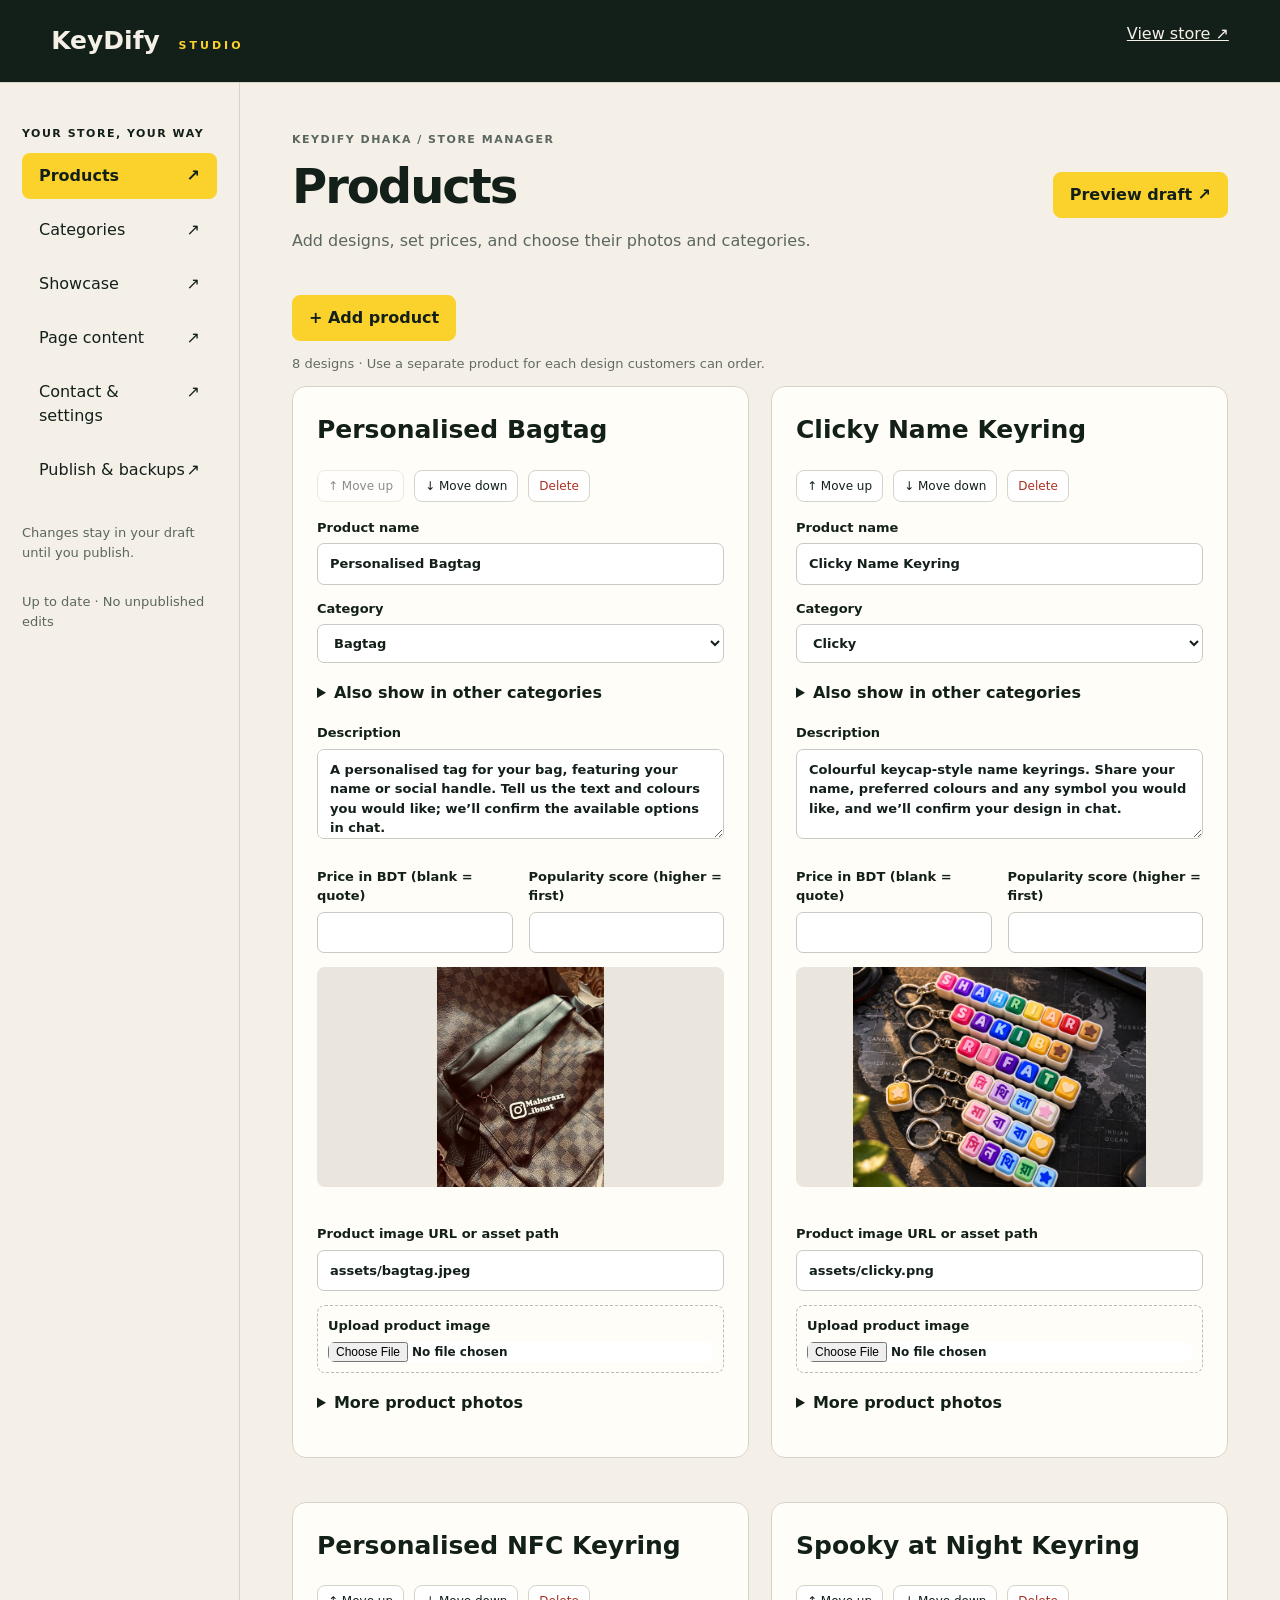
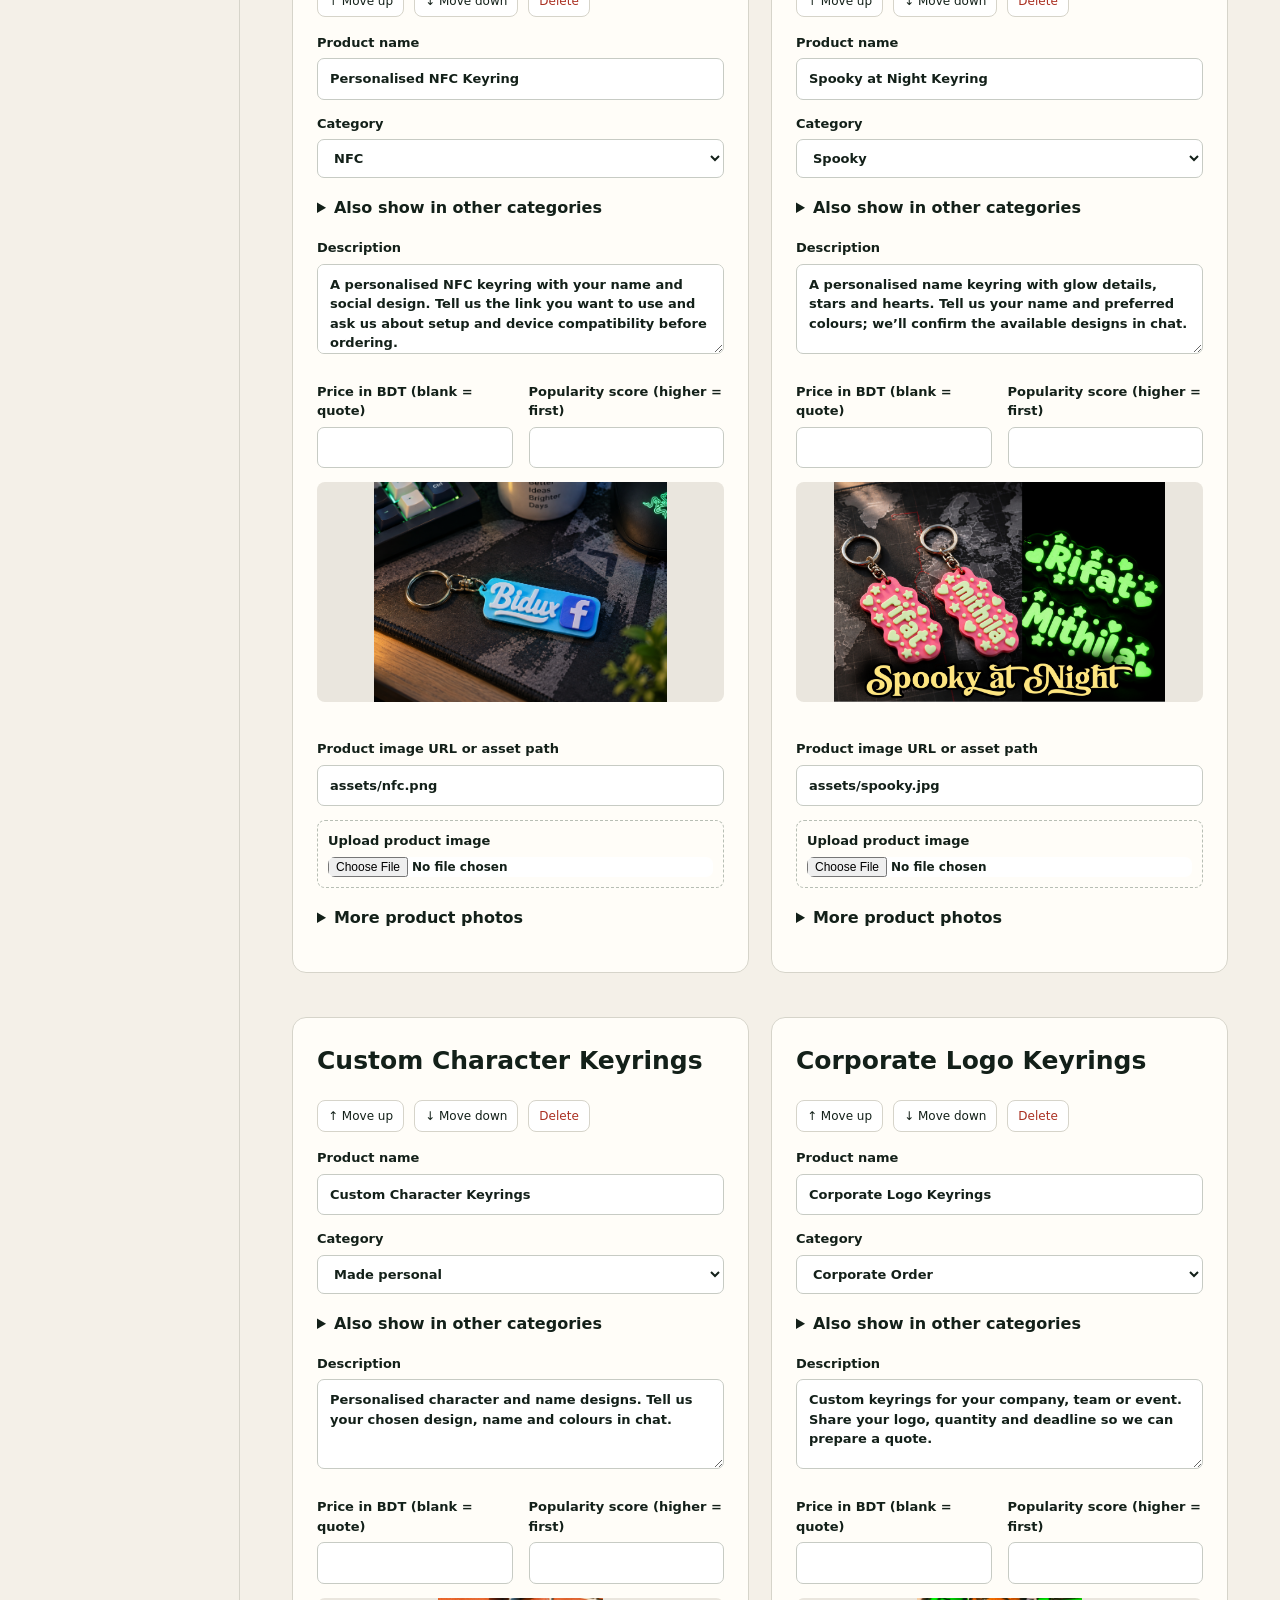
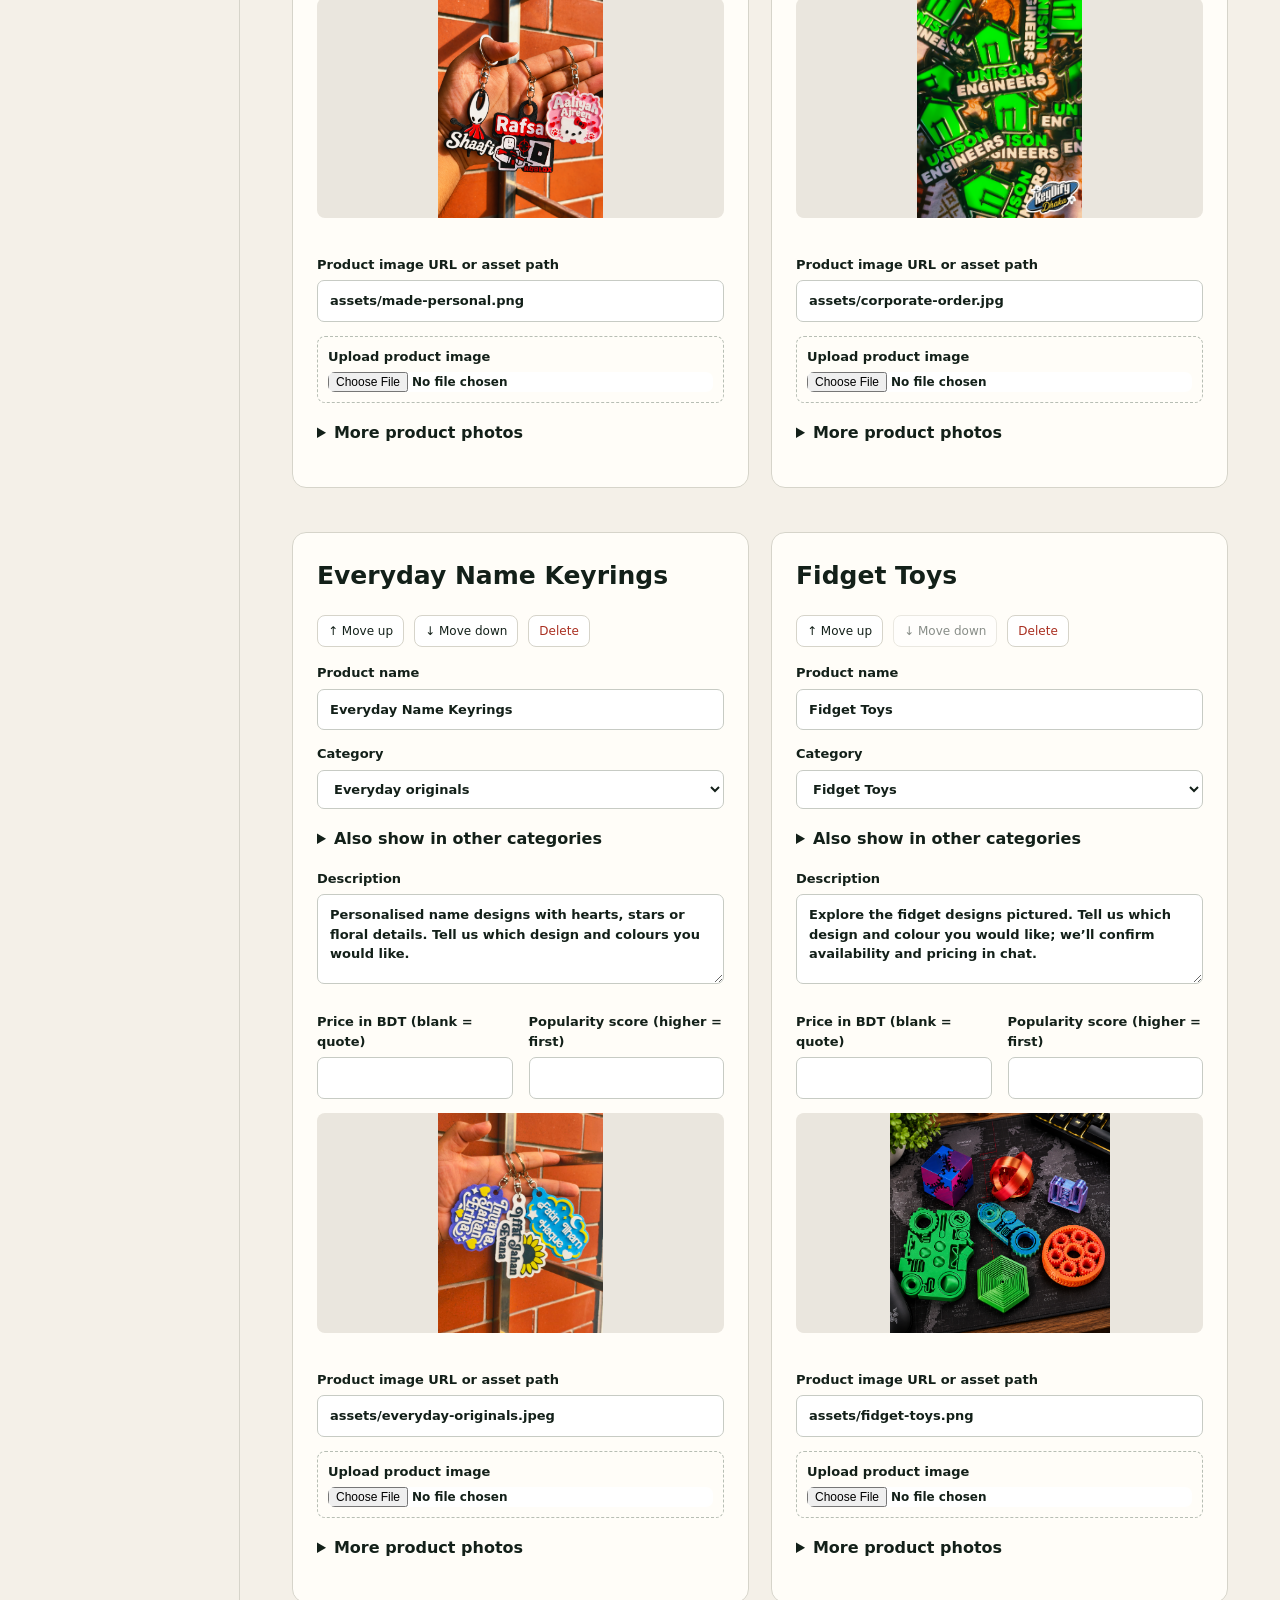
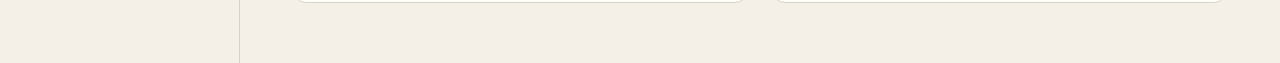
==== admin.html @ de8f0137 "Add KeyDify Studio dashboard for catalogue, media, content and GitHub publishing" ====
<!doctype html><html lang="en"><head><meta charset="utf-8"><meta name="viewport" content="width=device-width, initial-scale=1"><meta name="robots" content="noindex,nofollow"><meta http-equiv="Content-Security-Policy" content="default-src 'self'; script-src 'self'; style-src 'self'; img-src 'self' https: data: blob:; media-src 'self' https: blob:; connect-src 'self' https://api.github.com; frame-src 'self'; object-src 'none'; base-uri 'self'; form-action 'none'"><title>KeyDify Studio — Store manager</title><link rel="stylesheet" href="admin.css"><script src="config.js" defer></script><script src="admin.js" defer></script></head><body>
<header><a class="brand" href="admin.html">KeyDify <span>STUDIO</span></a><a href="./" target="_blank" rel="noopener">View store ↗</a></header>
<div class="layout"><aside><p class="eyebrow">YOUR STORE, YOUR WAY</p><nav aria-label="Store management"><button data-tab="products" class="active">Products <span>↗</span></button><button data-tab="categories">Categories <span>↗</span></button><button data-tab="slides">Showcase <span>↗</span></button><button data-tab="content">Page content <span>↗</span></button><button data-tab="settings">Contact & settings <span>↗</span></button><button data-tab="publish">Publish & backups <span>↗</span></button></nav><p class="aside-note">Changes stay in your draft until you publish.</p><p id="save-state" role="status">Loading draft…</p></aside>
<main><div class="heading"><div><p class="eyebrow">KEYDIFY DHAKA / STORE MANAGER</p><h1 id="page-title">Products</h1><p id="page-help">Manage every design in your collection.</p></div><button id="preview" class="primary">Preview draft ↗</button></div><p id="status" role="status"></p><div id="editor"></div></main></div>
<dialog id="preview-dialog"><div class="preview-bar"><strong>Your unpublished draft</strong><button id="close-preview">Close preview ×</button></div><iframe id="preview-frame" title="Store draft preview"></iframe></dialog>
</body></html>
---- admin.css ----
:root{color-scheme:light;--paper:#f4f0e8;--ink:#132019;--line:#d6d4ca;--yellow:#fbd22c}*{box-sizing:border-box}body{margin:0;background:var(--paper);color:var(--ink);font:16px/1.5 system-ui,sans-serif}button,input,textarea,select{font:inherit}button,a,input,textarea,select{outline-offset:4px}button{cursor:pointer;border:1px solid var(--line);background:white;padding:10px 16px;border-radius:8px;color:var(--ink)}button:hover{border-color:var(--ink)}button:disabled{opacity:.5;cursor:wait}a{color:inherit}header{padding:22px 4%;display:flex;justify-content:space-between;border-bottom:1px solid var(--line);background:var(--ink);color:var(--paper)}.brand{font-size:25px;font-weight:800;text-decoration:none}.brand span{font-size:11px;letter-spacing:3px;color:var(--yellow);margin-left:10px}.layout{display:grid;grid-template-columns:240px minmax(0,1fr);max-width:1600px;margin:auto}aside{padding:32px 22px;border-right:1px solid var(--line)}.eyebrow{font-size:11px;font-weight:700;letter-spacing:1.5px}.aside-note,#save-state{font-size:13px;color:#5a665e;margin-top:30px}nav{display:grid;gap:8px}nav button{display:flex;justify-content:space-between;text-align:left;background:transparent;border-color:transparent}nav .active{background:var(--yellow);font-weight:700}main{padding:38px 5%;min-width:0}.heading{display:flex;justify-content:space-between;align-items:center;gap:16px;margin-bottom:26px}h1{font-size:48px;letter-spacing:-2px;line-height:1.1;margin:12px 0}h2{margin-top:0;font-size:25px}h3{margin:0 0 16px}.heading p{color:#5a665e}.primary{background:var(--yellow);border-color:var(--yellow);font-weight:700}.toolbar,.actions{display:flex;gap:10px;flex-wrap:wrap;margin:16px 0}.cards{display:grid;grid-template-columns:repeat(2,minmax(0,1fr));gap:22px}.card,.panel{background:#fffdf8;border:1px solid var(--line);border-radius:14px;padding:24px;margin-bottom:22px}.card .thumb{width:100%;height:220px;object-fit:contain;background:#eae6de;border-radius:8px;margin-bottom:16px}.card-head{display:flex;justify-content:space-between;gap:10px;align-items:center}.card-head h2{font-size:20px;margin:0}label{display:grid;gap:6px;font-size:13px;font-weight:650;margin:14px 0}input,textarea,select{width:100%;border:1px solid #c7cbc4;border-radius:7px;background:white;padding:10px 12px;color:var(--ink)}textarea{min-height:90px;resize:vertical}input[type=checkbox]{width:auto}.check{display:flex;align-items:center}.help{font-size:13px;color:#626b63}.row{display:grid;grid-template-columns:1fr 1fr;gap:16px}.danger{color:#aa3022}.upload{border:1px dashed #b7beb4;border-radius:8px;padding:10px}.upload input{padding:0;border:0;font-size:12px}.small{font-size:12px;padding:6px 10px}#status:not(:empty){padding:16px;background:#e4eddf;border-radius:8px;white-space:pre-line}details{margin:18px 0}summary{cursor:pointer;font-weight:700}.photo-row{display:flex;align-items:center;gap:10px;margin:10px 0}.photo-row img{width:70px;height:70px;object-fit:cover}.photo-row input{flex:1;min-width:0}dialog{width:95vw;height:92vh;max-width:1440px;border:0;border-radius:12px;padding:0;background:var(--paper)}dialog::backdrop{background:#0009}.preview-bar{display:flex;justify-content:space-between;align-items:center;padding:12px 20px}iframe{border:0;width:100%;height:calc(100% - 70px)}.count{font-size:12px;color:#5a665e}.notice{border-left:4px solid var(--yellow);padding:10px 16px;background:#f4efdb}.link{display:inline-block;margin:8px 0}code{overflow-wrap:anywhere}@media(max-width:1000px){.cards{grid-template-columns:1fr}.layout{grid-template-columns:200px minmax(0,1fr)}}@media(max-width:650px){.layout{display:block}aside{padding:18px;border:0;border-bottom:1px solid var(--line)}nav{grid-template-columns:1fr 1fr}nav button{font-size:13px}.aside-note{display:none}#save-state{margin:10px 0 0}main{padding:24px 18px}.heading{align-items:start;flex-direction:column}h1{font-size:38px}.row{grid-template-columns:1fr}.card,.panel{padding:18px}}

.confirm-dialog{width:min(90vw,480px);height:auto;padding:28px}.confirm-dialog p{margin-top:0}
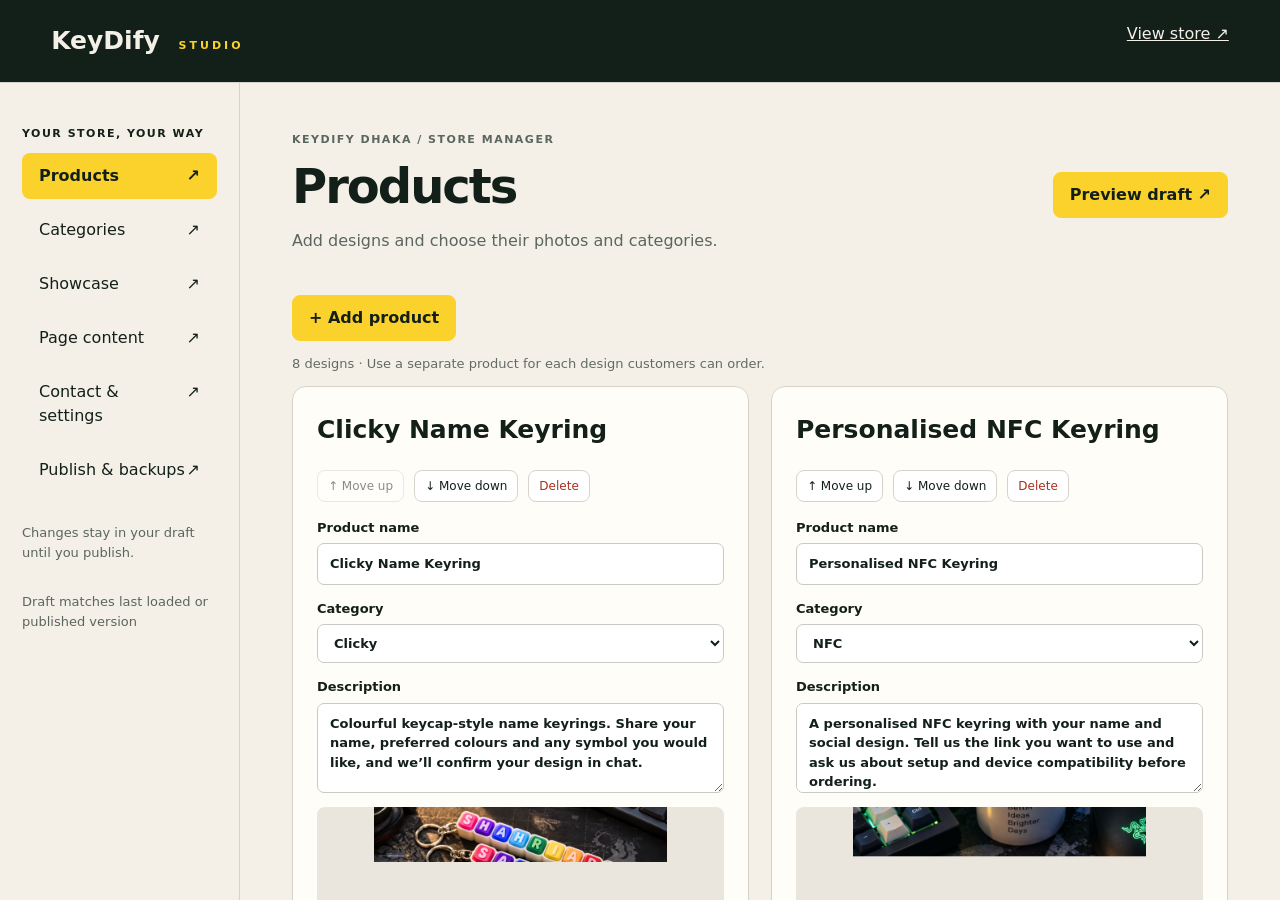
==== commit c46fd1d3: "Fix Studio controls, draft sync and publishing checks" ====
--- a/admin.html
+++ b/admin.html
@@ -1,4 +1,4 @@
-<!doctype html><html lang="en"><head><meta charset="utf-8"><meta name="viewport" content="width=device-width, initial-scale=1"><meta name="robots" content="noindex,nofollow"><meta http-equiv="Content-Security-Policy" content="default-src 'self'; script-src 'self'; style-src 'self'; img-src 'self' https: data: blob:; media-src 'self' https: blob:; connect-src 'self' https://api.github.com; frame-src 'self'; object-src 'none'; base-uri 'self'; form-action 'none'"><title>KeyDify Studio — Store manager</title><link rel="stylesheet" href="admin.css"><script src="config.js" defer></script><script src="admin.js" defer></script></head><body>
+<!doctype html><html lang="en"><head><meta charset="utf-8"><meta name="viewport" content="width=device-width, initial-scale=1"><meta name="robots" content="noindex,nofollow"><meta http-equiv="Content-Security-Policy" content="default-src 'self'; script-src 'self'; style-src 'self'; img-src 'self' https: data: blob:; media-src 'self' https: blob:; connect-src 'self' https://api.github.com; frame-src 'self'; object-src 'none'; base-uri 'self'; form-action 'none'"><title>KeyDify Studio — Store manager</title><link rel="stylesheet" href="admin.css"><script src="config.js" defer></script><script src="studio-sync.js?v=20260919" defer></script><script src="admin.js?v=studio-fix-20260919" defer></script></head><body>
 <header><a class="brand" href="admin.html">KeyDify <span>STUDIO</span></a><a href="./" target="_blank" rel="noopener">View store ↗</a></header>
 <div class="layout"><aside><p class="eyebrow">YOUR STORE, YOUR WAY</p><nav aria-label="Store management"><button data-tab="products" class="active">Products <span>↗</span></button><button data-tab="categories">Categories <span>↗</span></button><button data-tab="slides">Showcase <span>↗</span></button><button data-tab="content">Page content <span>↗</span></button><button data-tab="settings">Contact & settings <span>↗</span></button><button data-tab="publish">Publish & backups <span>↗</span></button></nav><p class="aside-note">Changes stay in your draft until you publish.</p><p id="save-state" role="status">Loading draft…</p></aside>
 <main><div class="heading"><div><p class="eyebrow">KEYDIFY DHAKA / STORE MANAGER</p><h1 id="page-title">Products</h1><p id="page-help">Manage every design in your collection.</p></div><button id="preview" class="primary">Preview draft ↗</button></div><p id="status" role="status"></p><div id="editor"></div></main></div>
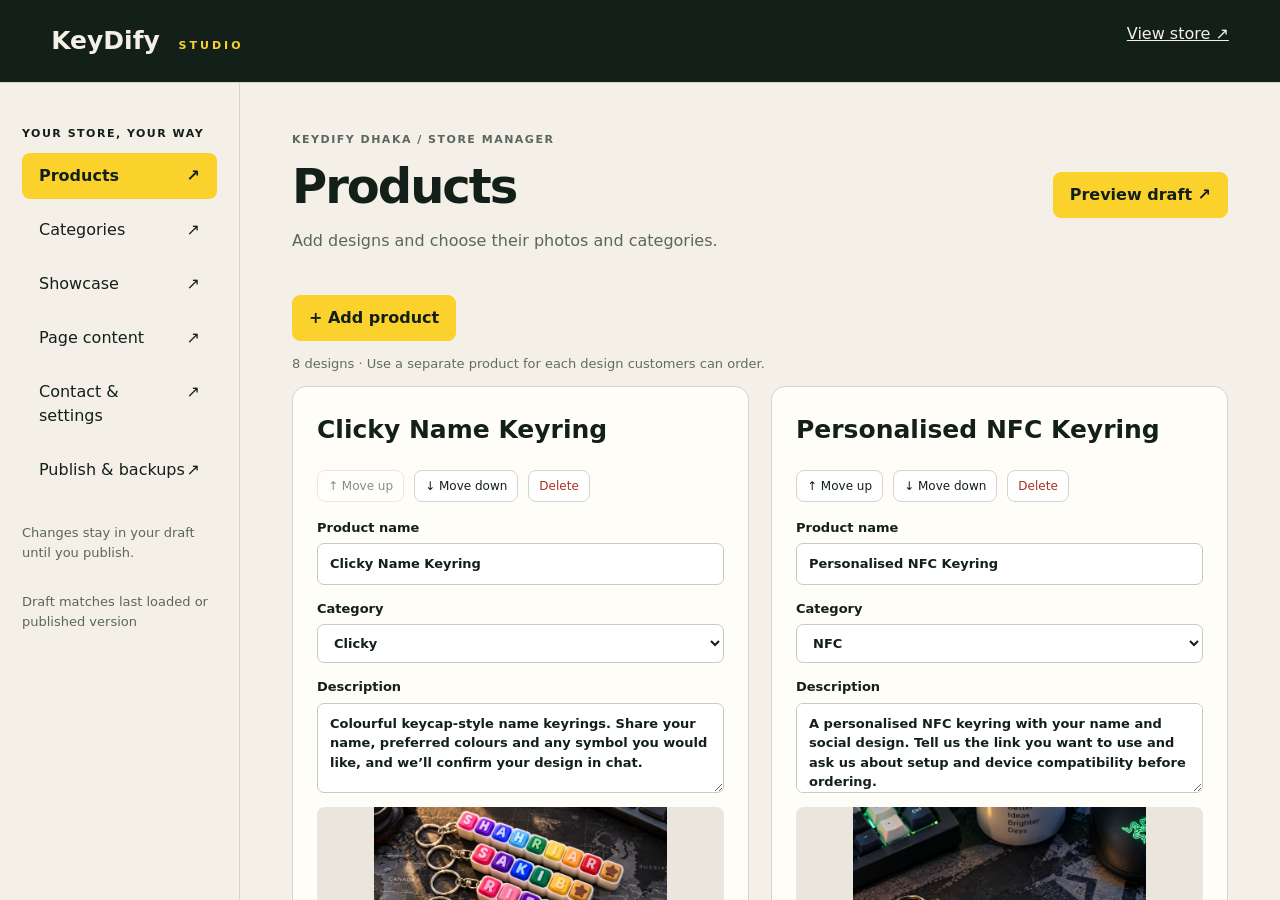
==== commit 18dc7643: "Fix Malaysian WhatsApp conversion and refresh cached settings" ====
--- a/admin.html
+++ b/admin.html
@@ -1,4 +1,4 @@
-<!doctype html><html lang="en"><head><meta charset="utf-8"><meta name="viewport" content="width=device-width, initial-scale=1"><meta name="robots" content="noindex,nofollow"><meta http-equiv="Content-Security-Policy" content="default-src 'self'; script-src 'self'; style-src 'self'; img-src 'self' https: data: blob:; media-src 'self' https: blob:; connect-src 'self' https://api.github.com; frame-src 'self'; object-src 'none'; base-uri 'self'; form-action 'none'"><title>KeyDify Studio — Store manager</title><link rel="stylesheet" href="admin.css"><script src="config.js" defer></script><script src="studio-sync.js?v=20260919" defer></script><script src="admin.js?v=studio-fix-20260919" defer></script></head><body>
+<!doctype html><html lang="en"><head><meta charset="utf-8"><meta name="viewport" content="width=device-width, initial-scale=1"><meta name="robots" content="noindex,nofollow"><meta http-equiv="Content-Security-Policy" content="default-src 'self'; script-src 'self'; style-src 'self'; img-src 'self' https: data: blob:; media-src 'self' https: blob:; connect-src 'self' https://api.github.com; frame-src 'self'; object-src 'none'; base-uri 'self'; form-action 'none'"><title>KeyDify Studio — Store manager</title><link rel="stylesheet" href="admin.css"><script src="config.js" defer></script><script src="studio-sync.js?v=20260919" defer></script><script src="admin.js?v=malaysia-20260921" defer></script></head><body>
 <header><a class="brand" href="admin.html">KeyDify <span>STUDIO</span></a><a href="./" target="_blank" rel="noopener">View store ↗</a></header>
 <div class="layout"><aside><p class="eyebrow">YOUR STORE, YOUR WAY</p><nav aria-label="Store management"><button data-tab="products" class="active">Products <span>↗</span></button><button data-tab="categories">Categories <span>↗</span></button><button data-tab="slides">Showcase <span>↗</span></button><button data-tab="content">Page content <span>↗</span></button><button data-tab="settings">Contact & settings <span>↗</span></button><button data-tab="publish">Publish & backups <span>↗</span></button></nav><p class="aside-note">Changes stay in your draft until you publish.</p><p id="save-state" role="status">Loading draft…</p></aside>
 <main><div class="heading"><div><p class="eyebrow">KEYDIFY DHAKA / STORE MANAGER</p><h1 id="page-title">Products</h1><p id="page-help">Manage every design in your collection.</p></div><button id="preview" class="primary">Preview draft ↗</button></div><p id="status" role="status"></p><div id="editor"></div></main></div>
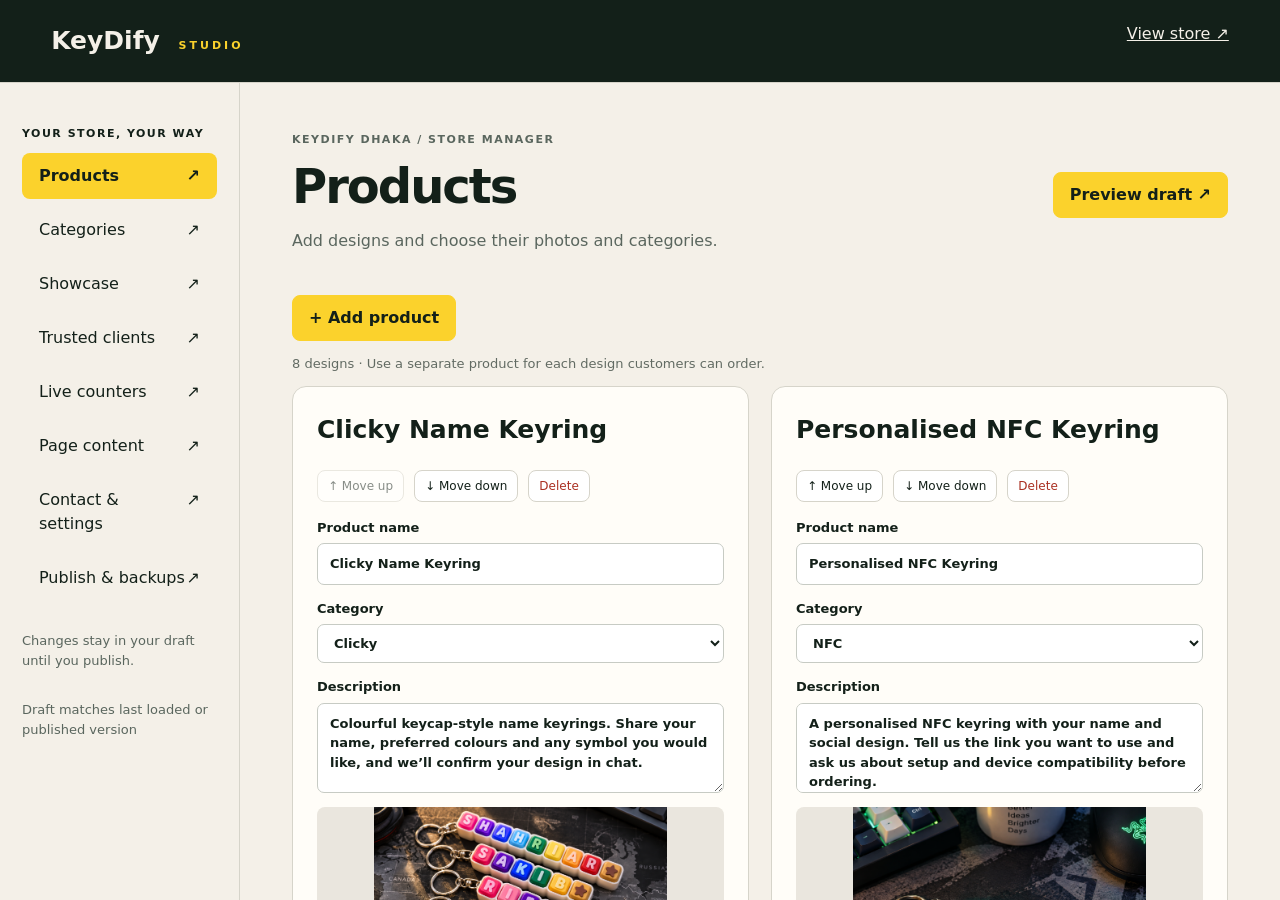
==== commit 3a496eff: "Add trusted client editor and prepare shared activity counters" ====
--- a/admin.html
+++ b/admin.html
@@ -1,6 +1,6 @@
-<!doctype html><html lang="en"><head><meta charset="utf-8"><meta name="viewport" content="width=device-width, initial-scale=1"><meta name="robots" content="noindex,nofollow"><meta http-equiv="Content-Security-Policy" content="default-src 'self'; script-src 'self'; style-src 'self'; img-src 'self' https: data: blob:; media-src 'self' https: blob:; connect-src 'self' https://api.github.com; frame-src 'self'; object-src 'none'; base-uri 'self'; form-action 'none'"><title>KeyDify Studio — Store manager</title><link rel="stylesheet" href="admin.css"><script src="config.js" defer></script><script src="studio-sync.js?v=20260919" defer></script><script src="admin.js?v=malaysia-20260921" defer></script></head><body>
+<!doctype html><html lang="en"><head><meta charset="utf-8"><meta name="viewport" content="width=device-width, initial-scale=1"><meta name="robots" content="noindex,nofollow"><meta http-equiv="Content-Security-Policy" content="default-src 'self'; script-src 'self'; style-src 'self'; img-src 'self' https: data: blob:; media-src 'self' https: blob:; connect-src 'self' https://api.github.com https://keydify.com; frame-src 'self'; object-src 'none'; base-uri 'self'; form-action 'none'"><title>KeyDify Studio — Store manager</title><link rel="stylesheet" href="admin.css"><script src="config.js" defer></script><script src="studio-sync.js?v=20260919" defer></script><script src="admin.js?v=community-20260924" defer></script><link rel="stylesheet" href="community.css?v=20260924"><script src="community.js?v=20260924" defer></script></head><body>
 <header><a class="brand" href="admin.html">KeyDify <span>STUDIO</span></a><a href="./" target="_blank" rel="noopener">View store ↗</a></header>
-<div class="layout"><aside><p class="eyebrow">YOUR STORE, YOUR WAY</p><nav aria-label="Store management"><button data-tab="products" class="active">Products <span>↗</span></button><button data-tab="categories">Categories <span>↗</span></button><button data-tab="slides">Showcase <span>↗</span></button><button data-tab="content">Page content <span>↗</span></button><button data-tab="settings">Contact & settings <span>↗</span></button><button data-tab="publish">Publish & backups <span>↗</span></button></nav><p class="aside-note">Changes stay in your draft until you publish.</p><p id="save-state" role="status">Loading draft…</p></aside>
+<div class="layout"><aside><p class="eyebrow">YOUR STORE, YOUR WAY</p><nav aria-label="Store management"><button data-tab="products" class="active">Products <span>↗</span></button><button data-tab="categories">Categories <span>↗</span></button><button data-tab="slides">Showcase <span>↗</span></button><button data-tab="clients">Trusted clients <span>↗</span></button><button data-tab="analytics">Live counters <span>↗</span></button><button data-tab="content">Page content <span>↗</span></button><button data-tab="settings">Contact & settings <span>↗</span></button><button data-tab="publish">Publish & backups <span>↗</span></button></nav><p class="aside-note">Changes stay in your draft until you publish.</p><p id="save-state" role="status">Loading draft…</p></aside>
 <main><div class="heading"><div><p class="eyebrow">KEYDIFY DHAKA / STORE MANAGER</p><h1 id="page-title">Products</h1><p id="page-help">Manage every design in your collection.</p></div><button id="preview" class="primary">Preview draft ↗</button></div><p id="status" role="status"></p><div id="editor"></div></main></div>
 <dialog id="preview-dialog"><div class="preview-bar"><strong>Your unpublished draft</strong><button id="close-preview">Close preview ×</button></div><iframe id="preview-frame" title="Store draft preview"></iframe></dialog>
 </body></html>
--- a/community.css
+++ b/community.css
@@ -0,0 +1 @@
+.community{border-top:1px solid #c9c6bd}.community h2{font-size:clamp(32px,5vw,64px);margin:12px 0 30px;letter-spacing:-.04em}.counter-grid{display:grid;grid-template-columns:repeat(3,minmax(0,1fr));gap:16px}.counter-grid>div{padding:30px 24px;background:#111714;color:#eee9e1;border-radius:8px}.counter-grid strong{display:block;color:#f8cd35;font-size:clamp(36px,5vw,72px);font-variant-numeric:tabular-nums;line-height:1.2}.counter-grid span{display:block;font-size:15px;margin-top:10px}.counter-note{font-size:13px;color:#58605b;line-height:1.6}.trusted-clients{margin-top:70px}.trusted-clients[hidden]{display:none}.client-grid{display:grid;grid-template-columns:repeat(4,minmax(0,1fr));gap:18px}.client-grid figure{margin:0;padding:24px 20px;background:#f8f5ef;border:1px solid #d8d4cc;border-radius:8px;text-align:center}.client-grid img{width:100%;height:105px;object-fit:contain}.client-grid figcaption{margin-top:20px;font-weight:600;font-size:16px}.analytics-note{line-height:1.7;max-width:680px}@media(max-width:650px){.counter-grid{grid-template-columns:1fr}.counter-grid>div{display:flex;align-items:center;justify-content:space-between;gap:14px;padding:22px}.counter-grid span{margin:0}.client-grid{grid-template-columns:repeat(2,minmax(0,1fr))}.client-grid figure{padding:18px 12px}.client-grid img{height:80px}}
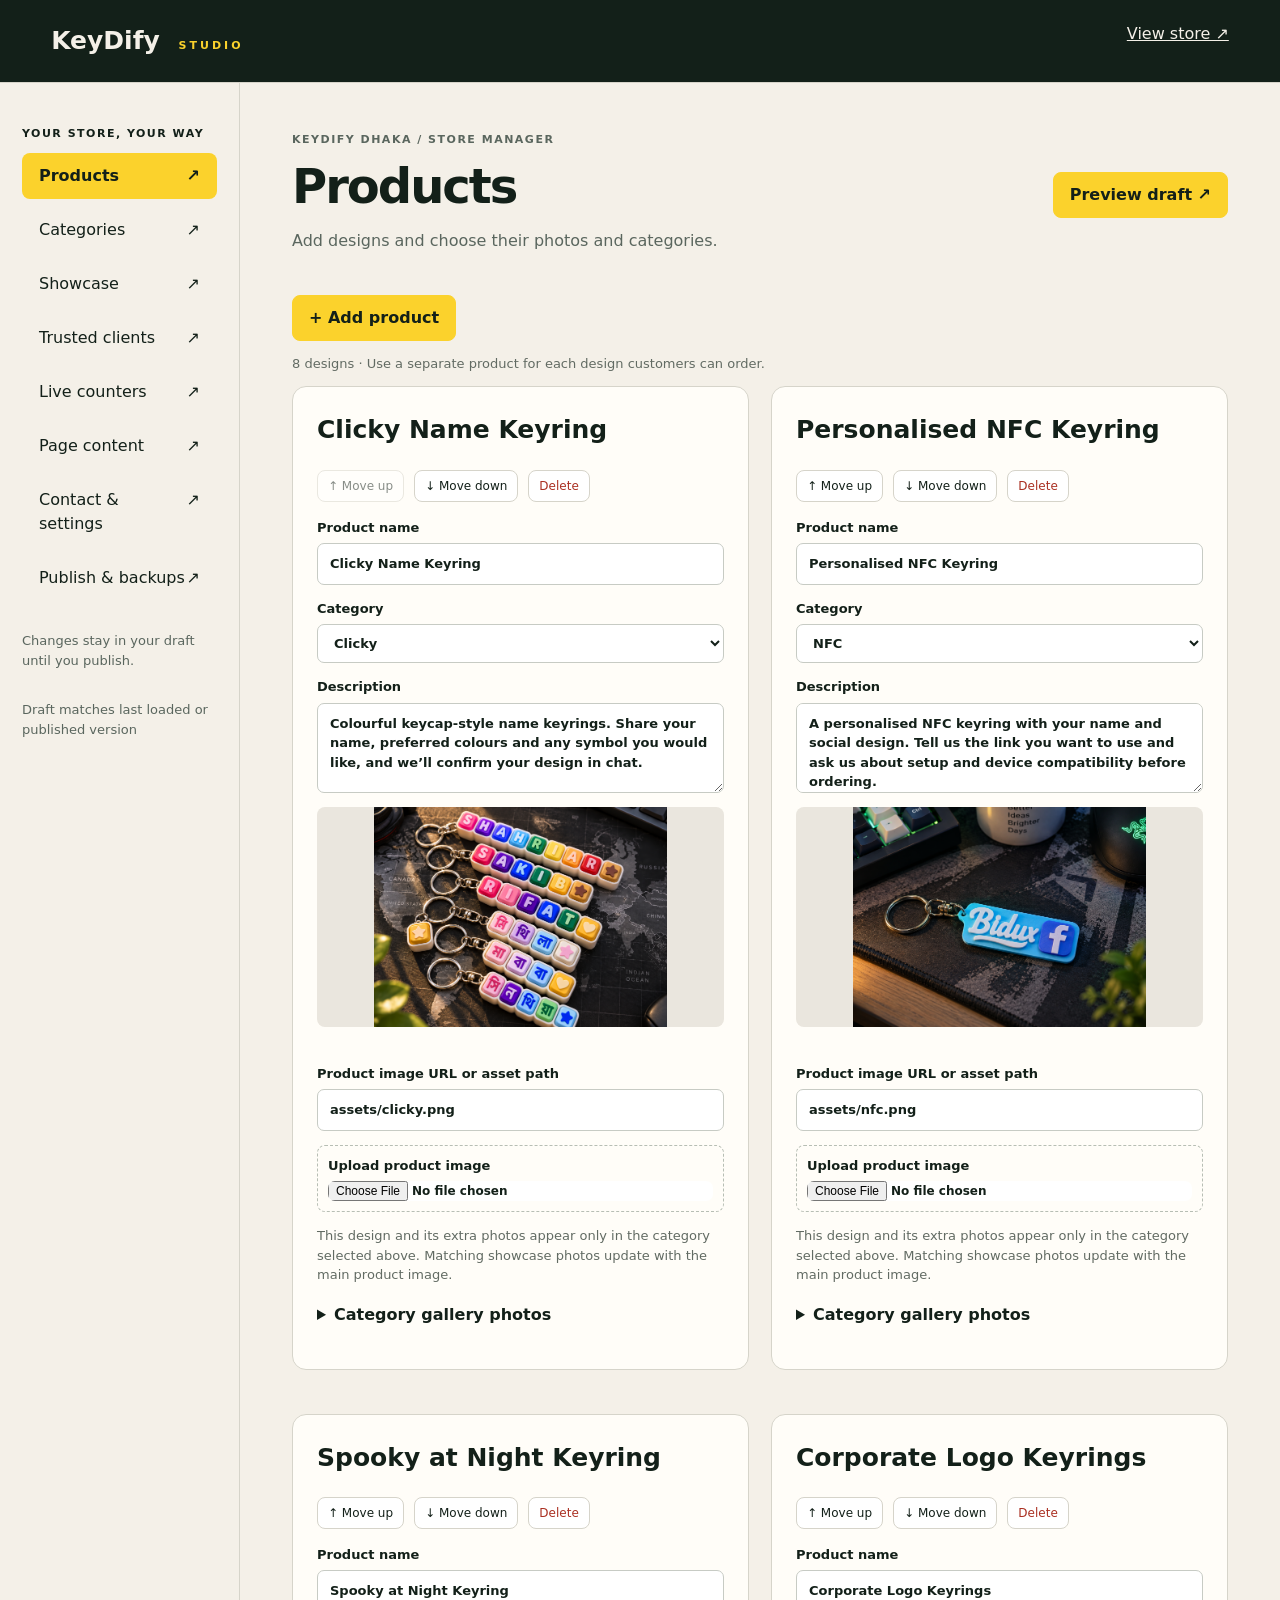
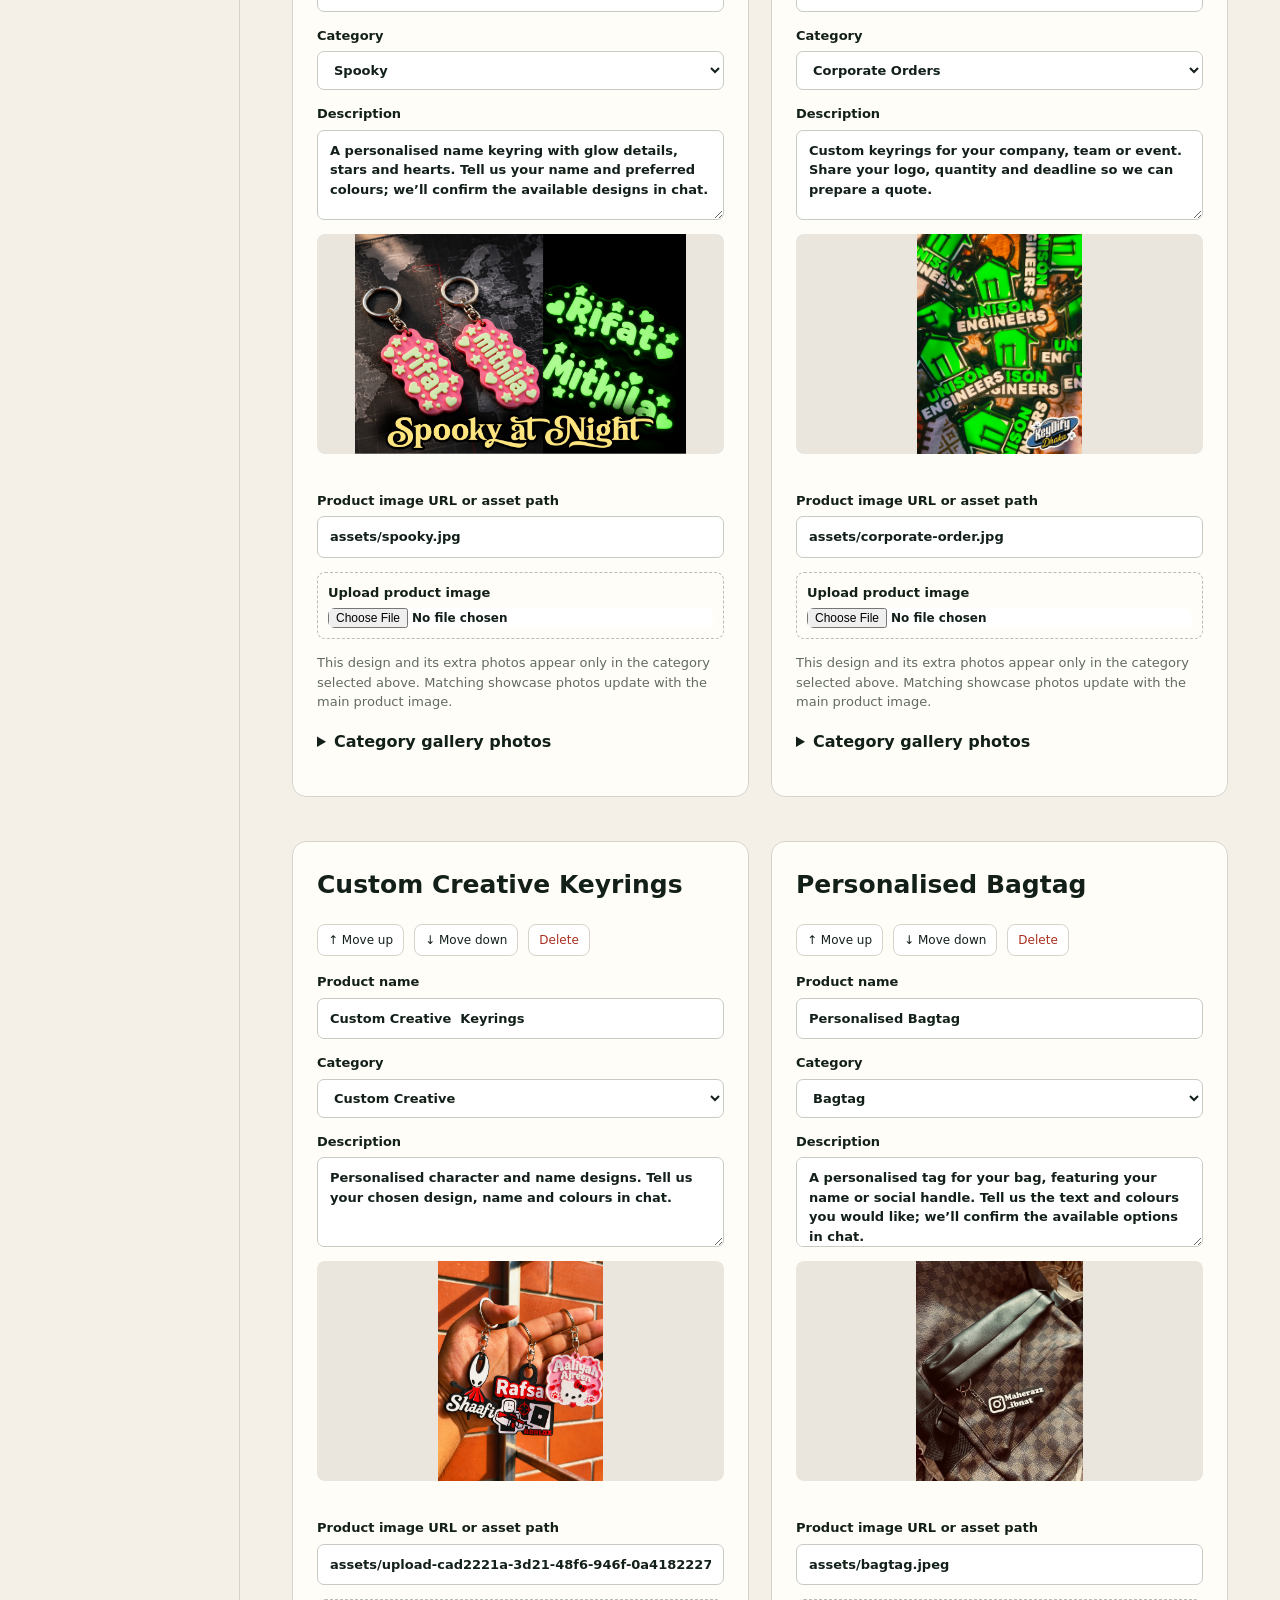
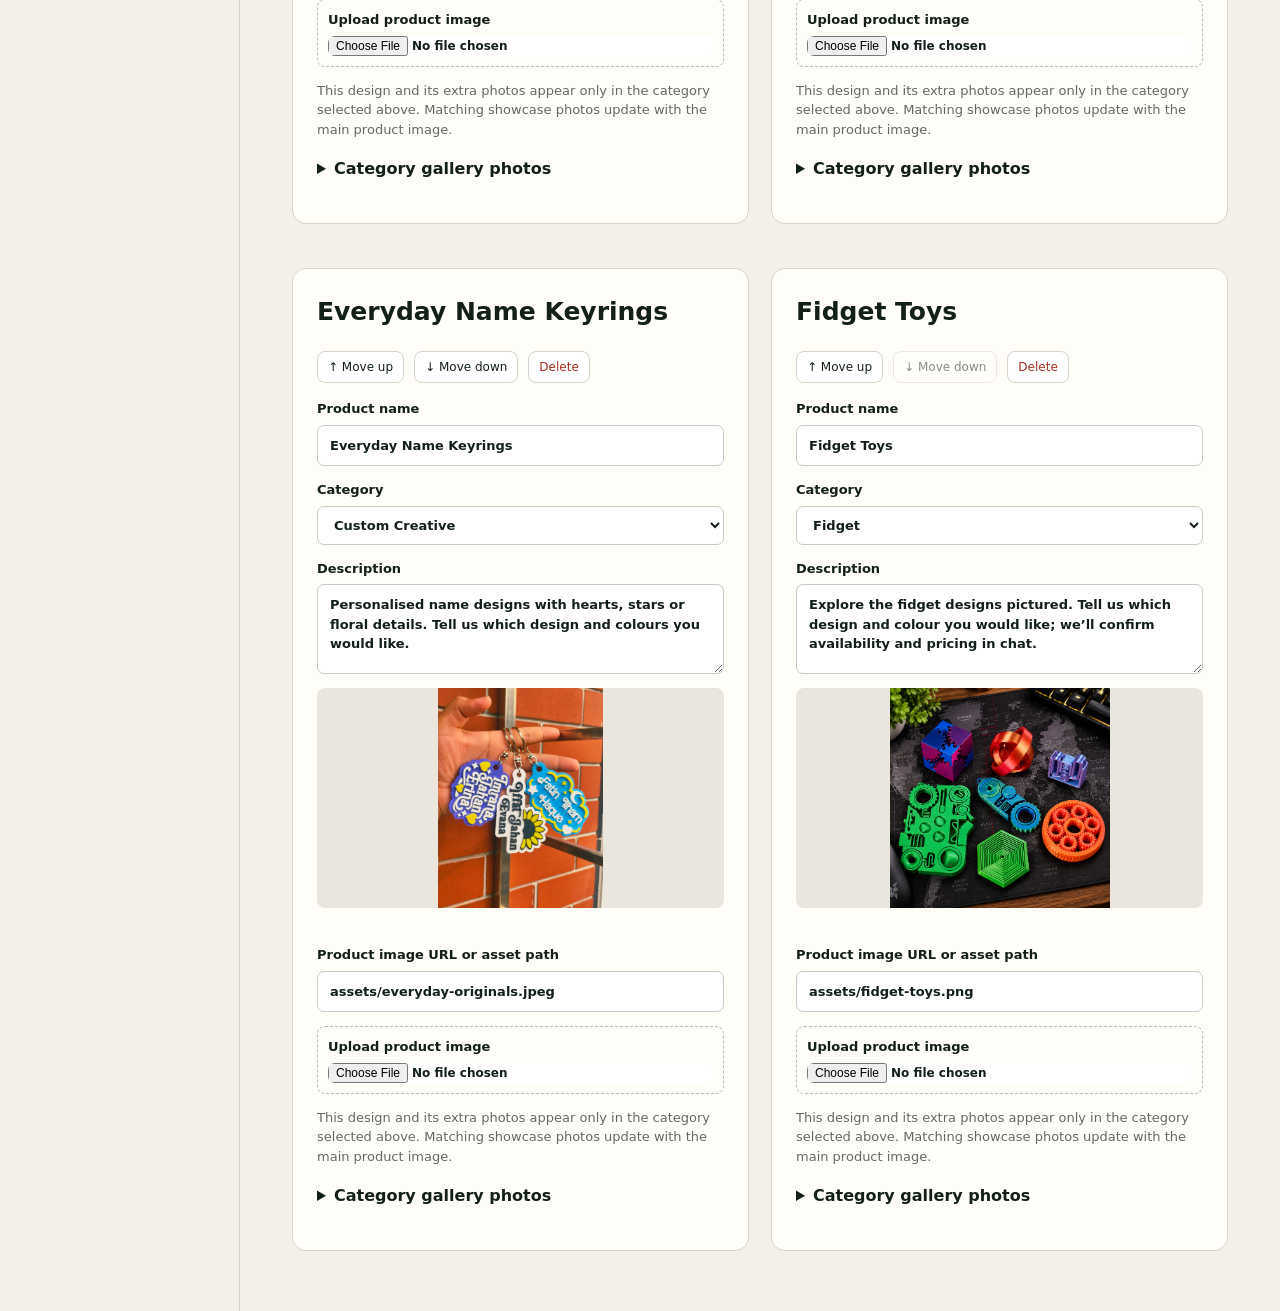
==== commit e549054f: "Count all chat buttons in one blue Total ordered counter" ====
--- a/admin.html
+++ b/admin.html
@@ -1,4 +1,4 @@
-<!doctype html><html lang="en"><head><meta charset="utf-8"><meta name="viewport" content="width=device-width, initial-scale=1"><meta name="robots" content="noindex,nofollow"><meta http-equiv="Content-Security-Policy" content="default-src 'self'; script-src 'self'; style-src 'self'; img-src 'self' https: data: blob:; media-src 'self' https: blob:; connect-src 'self' https://api.github.com https://keydify.com; frame-src 'self'; object-src 'none'; base-uri 'self'; form-action 'none'"><title>KeyDify Studio — Store manager</title><link rel="stylesheet" href="admin.css"><script src="config.js" defer></script><script src="studio-sync.js?v=20260919" defer></script><script src="admin.js?v=community-20260924" defer></script><link rel="stylesheet" href="community.css?v=20260924"><script src="community.js?v=20260924" defer></script></head><body>
+<!doctype html><html lang="en"><head><meta charset="utf-8"><meta name="viewport" content="width=device-width, initial-scale=1"><meta name="robots" content="noindex,nofollow"><meta http-equiv="Content-Security-Policy" content="default-src 'self'; script-src 'self'; style-src 'self'; img-src 'self' https: data: blob:; media-src 'self' https: blob:; connect-src 'self' https://api.github.com https://keydify.com; frame-src 'self'; object-src 'none'; base-uri 'self'; form-action 'none'"><title>KeyDify Studio — Store manager</title><link rel="stylesheet" href="admin.css"><script src="config.js" defer></script><script src="studio-sync.js?v=20260919" defer></script><script src="admin.js?v=combined-20260925" defer></script><link rel="stylesheet" href="community.css?v=combined-20260925"><script src="community.js?v=combined-20260925" defer></script></head><body>
 <header><a class="brand" href="admin.html">KeyDify <span>STUDIO</span></a><a href="./" target="_blank" rel="noopener">View store ↗</a></header>
 <div class="layout"><aside><p class="eyebrow">YOUR STORE, YOUR WAY</p><nav aria-label="Store management"><button data-tab="products" class="active">Products <span>↗</span></button><button data-tab="categories">Categories <span>↗</span></button><button data-tab="slides">Showcase <span>↗</span></button><button data-tab="clients">Trusted clients <span>↗</span></button><button data-tab="analytics">Live counters <span>↗</span></button><button data-tab="content">Page content <span>↗</span></button><button data-tab="settings">Contact & settings <span>↗</span></button><button data-tab="publish">Publish & backups <span>↗</span></button></nav><p class="aside-note">Changes stay in your draft until you publish.</p><p id="save-state" role="status">Loading draft…</p></aside>
 <main><div class="heading"><div><p class="eyebrow">KEYDIFY DHAKA / STORE MANAGER</p><h1 id="page-title">Products</h1><p id="page-help">Manage every design in your collection.</p></div><button id="preview" class="primary">Preview draft ↗</button></div><p id="status" role="status"></p><div id="editor"></div></main></div>
--- a/community.css
+++ b/community.css
@@ -1 +1 @@
-.community{border-top:1px solid #c9c6bd}.community h2{font-size:clamp(32px,5vw,64px);margin:12px 0 30px;letter-spacing:-.04em}.counter-grid{display:grid;grid-template-columns:repeat(3,minmax(0,1fr));gap:16px}.counter-grid>div{padding:30px 24px;background:#111714;color:#eee9e1;border-radius:8px}.counter-grid strong{display:block;color:#f8cd35;font-size:clamp(36px,5vw,72px);font-variant-numeric:tabular-nums;line-height:1.2}.counter-grid span{display:block;font-size:15px;margin-top:10px}.counter-note{font-size:13px;color:#58605b;line-height:1.6}.trusted-clients{margin-top:70px}.trusted-clients[hidden]{display:none}.client-grid{display:grid;grid-template-columns:repeat(4,minmax(0,1fr));gap:18px}.client-grid figure{margin:0;padding:24px 20px;background:#f8f5ef;border:1px solid #d8d4cc;border-radius:8px;text-align:center}.client-grid img{width:100%;height:105px;object-fit:contain}.client-grid figcaption{margin-top:20px;font-weight:600;font-size:16px}.analytics-note{line-height:1.7;max-width:680px}@media(max-width:650px){.counter-grid{grid-template-columns:1fr}.counter-grid>div{display:flex;align-items:center;justify-content:space-between;gap:14px;padding:22px}.counter-grid span{margin:0}.client-grid{grid-template-columns:repeat(2,minmax(0,1fr))}.client-grid figure{padding:18px 12px}.client-grid img{height:80px}}
+.community{border-top:1px solid #c9c6bd}.community h2{font-size:clamp(32px,5vw,64px);margin:12px 0 30px;letter-spacing:-.04em}.counter-grid{display:grid;grid-template-columns:repeat(2,minmax(0,1fr));gap:16px}.counter-grid>div{padding:30px 24px;background:#24619a;color:#fff;border-radius:8px}.counter-grid strong{display:block;color:#f8cd35;font-size:clamp(36px,5vw,72px);font-variant-numeric:tabular-nums;line-height:1.2}.counter-grid span{display:block;font-size:15px;margin-top:10px}.counter-note{font-size:13px;color:#58605b;line-height:1.6}.trusted-clients{margin-top:70px}.trusted-clients[hidden]{display:none}.client-grid{display:grid;grid-template-columns:repeat(4,minmax(0,1fr));gap:18px}.client-grid figure{margin:0;padding:24px 20px;background:#f8f5ef;border:1px solid #d8d4cc;border-radius:8px;text-align:center}.client-grid img{width:100%;height:105px;object-fit:contain}.client-grid figcaption{margin-top:20px;font-weight:600;font-size:16px}.analytics-note{line-height:1.7;max-width:680px}@media(max-width:650px){.counter-grid{grid-template-columns:1fr}.counter-grid>div{display:flex;align-items:center;justify-content:space-between;gap:14px;padding:22px}.counter-grid span{margin:0}.client-grid{grid-template-columns:repeat(2,minmax(0,1fr))}.client-grid figure{padding:18px 12px}.client-grid img{height:80px}}
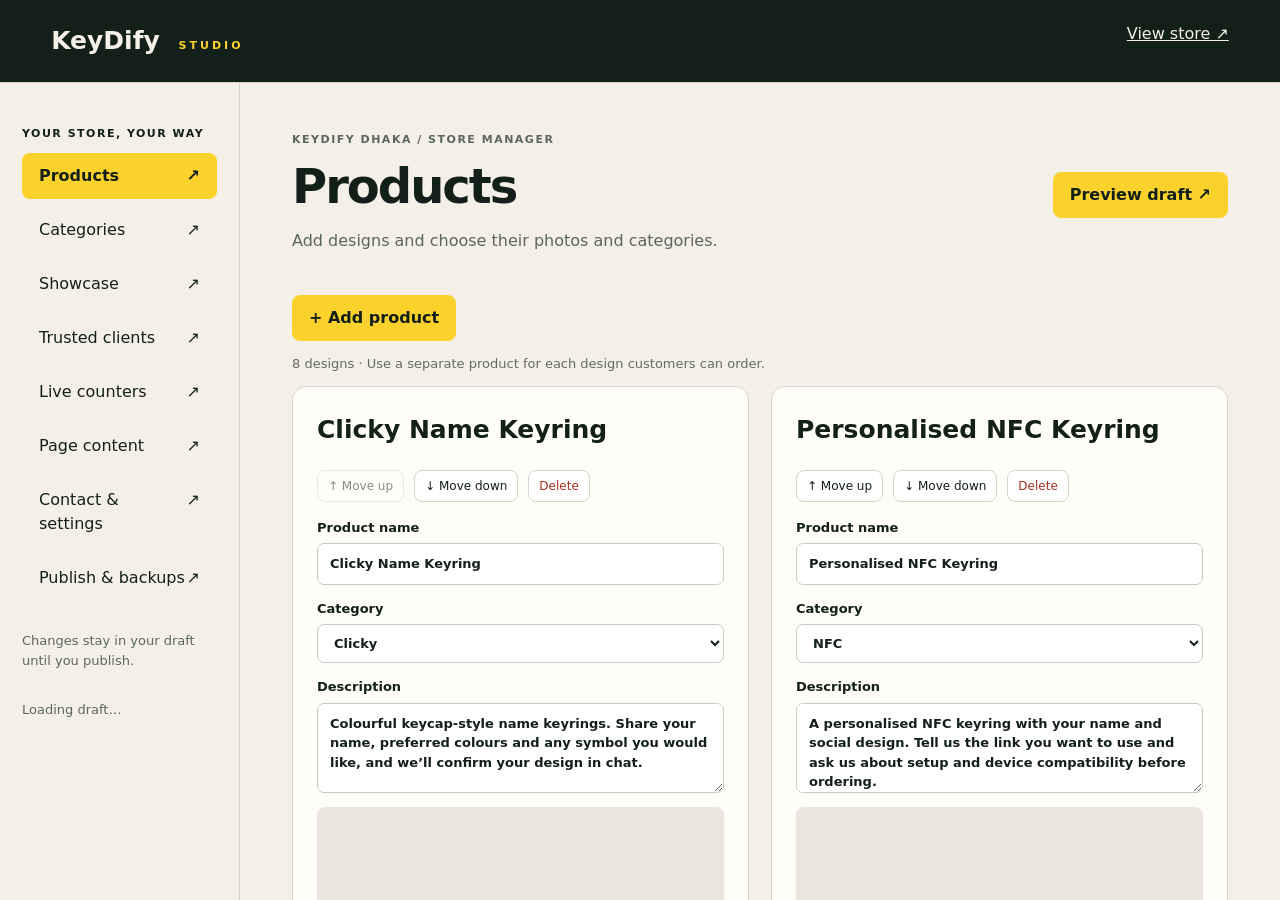
==== commit be739bd4: "Add trusted client purchase galleries and Studio management" ====
--- a/admin.html
+++ b/admin.html
@@ -1,4 +1,4 @@
-<!doctype html><html lang="en"><head><meta charset="utf-8"><meta name="viewport" content="width=device-width, initial-scale=1"><meta name="robots" content="noindex,nofollow"><meta http-equiv="Content-Security-Policy" content="default-src 'self'; script-src 'self'; style-src 'self'; img-src 'self' https: data: blob:; media-src 'self' https: blob:; connect-src 'self' https://api.github.com https://keydify.com; frame-src 'self'; object-src 'none'; base-uri 'self'; form-action 'none'"><title>KeyDify Studio — Store manager</title><link rel="stylesheet" href="admin.css"><script src="config.js" defer></script><script src="studio-sync.js?v=20260919" defer></script><script src="admin.js?v=combined-20260925" defer></script><link rel="stylesheet" href="community.css?v=combined-20260925"><script src="community.js?v=combined-20260925" defer></script></head><body>
+<!doctype html><html lang="en"><head><meta charset="utf-8"><meta name="viewport" content="width=device-width, initial-scale=1"><meta name="robots" content="noindex,nofollow"><meta http-equiv="Content-Security-Policy" content="default-src 'self'; script-src 'self'; style-src 'self'; img-src 'self' https: data: blob:; media-src 'self' https: blob:; connect-src 'self' https://api.github.com https://keydify.com; frame-src 'self'; object-src 'none'; base-uri 'self'; form-action 'none'"><title>KeyDify Studio — Store manager</title><link rel="stylesheet" href="admin.css"><script src="config.js?v=clients-gallery-20260925" defer></script><script src="studio-sync.js?v=20260919" defer></script><script src="admin.js?v=clients-gallery-20260925" defer></script><link rel="stylesheet" href="community.css?v=clients-gallery-20260925"><script src="community.js?v=clients-gallery-20260925" defer></script></head><body>
 <header><a class="brand" href="admin.html">KeyDify <span>STUDIO</span></a><a href="./" target="_blank" rel="noopener">View store ↗</a></header>
 <div class="layout"><aside><p class="eyebrow">YOUR STORE, YOUR WAY</p><nav aria-label="Store management"><button data-tab="products" class="active">Products <span>↗</span></button><button data-tab="categories">Categories <span>↗</span></button><button data-tab="slides">Showcase <span>↗</span></button><button data-tab="clients">Trusted clients <span>↗</span></button><button data-tab="analytics">Live counters <span>↗</span></button><button data-tab="content">Page content <span>↗</span></button><button data-tab="settings">Contact & settings <span>↗</span></button><button data-tab="publish">Publish & backups <span>↗</span></button></nav><p class="aside-note">Changes stay in your draft until you publish.</p><p id="save-state" role="status">Loading draft…</p></aside>
 <main><div class="heading"><div><p class="eyebrow">KEYDIFY DHAKA / STORE MANAGER</p><h1 id="page-title">Products</h1><p id="page-help">Manage every design in your collection.</p></div><button id="preview" class="primary">Preview draft ↗</button></div><p id="status" role="status"></p><div id="editor"></div></main></div>
--- a/community.css
+++ b/community.css
@@ -1 +1,3 @@
-.community{border-top:1px solid #c9c6bd}.community h2{font-size:clamp(32px,5vw,64px);margin:12px 0 30px;letter-spacing:-.04em}.counter-grid{display:grid;grid-template-columns:repeat(2,minmax(0,1fr));gap:16px}.counter-grid>div{padding:30px 24px;background:#24619a;color:#fff;border-radius:8px}.counter-grid strong{display:block;color:#f8cd35;font-size:clamp(36px,5vw,72px);font-variant-numeric:tabular-nums;line-height:1.2}.counter-grid span{display:block;font-size:15px;margin-top:10px}.counter-note{font-size:13px;color:#58605b;line-height:1.6}.trusted-clients{margin-top:70px}.trusted-clients[hidden]{display:none}.client-grid{display:grid;grid-template-columns:repeat(4,minmax(0,1fr));gap:18px}.client-grid figure{margin:0;padding:24px 20px;background:#f8f5ef;border:1px solid #d8d4cc;border-radius:8px;text-align:center}.client-grid img{width:100%;height:105px;object-fit:contain}.client-grid figcaption{margin-top:20px;font-weight:600;font-size:16px}.analytics-note{line-height:1.7;max-width:680px}@media(max-width:650px){.counter-grid{grid-template-columns:1fr}.counter-grid>div{display:flex;align-items:center;justify-content:space-between;gap:14px;padding:22px}.counter-grid span{margin:0}.client-grid{grid-template-columns:repeat(2,minmax(0,1fr))}.client-grid figure{padding:18px 12px}.client-grid img{height:80px}}
+.community{border-top:1px solid #c9c6bd}.community h2{font-size:clamp(32px,5vw,64px);margin:12px 0 30px;letter-spacing:-.04em}.counter-grid{display:grid;grid-template-columns:repeat(2,minmax(0,1fr));gap:16px}.counter-grid>div{padding:30px 24px;background:#24619a;color:#fff;border-radius:8px}.counter-grid strong{display:block;color:#f8cd35;font-size:clamp(36px,5vw,72px);font-variant-numeric:tabular-nums;line-height:1.2}.counter-grid span{display:block;font-size:15px;margin-top:10px}.counter-note{font-size:13px;color:#58605b;line-height:1.6}.trusted-clients{margin-top:70px}.trusted-clients[hidden]{display:none}.client-grid{display:grid;grid-template-columns:repeat(4,minmax(0,1fr));gap:18px}.client-grid .client-card{margin:0;padding:24px 20px;background:#f8f5ef;border:1px solid #d8d4cc;border-radius:8px;text-align:center}.client-grid img{width:100%;height:105px;object-fit:contain}.client-grid .client-card span{margin-top:20px;font-weight:600;font-size:16px}.analytics-note{line-height:1.7;max-width:680px}@media(max-width:650px){.counter-grid{grid-template-columns:1fr}.counter-grid>div{display:flex;align-items:center;justify-content:space-between;gap:14px;padding:22px}.counter-grid span{margin:0}.client-grid{grid-template-columns:repeat(2,minmax(0,1fr))}.client-grid .client-card{padding:18px 12px}.client-grid img{height:80px}}
+
+.trusted-clients{text-align:center;scroll-margin-top:30px}.trusted-clients h2{text-transform:uppercase}.client-grid .client-card{font:inherit;color:inherit;cursor:pointer;transition:transform .2s,border-color .2s}.client-grid .client-card:hover{transform:translateY(-4px);border-color:#24619a}.client-card:focus-visible{outline:3px solid #24619a;outline-offset:4px}.client-card span{display:block}.client-dialog{box-sizing:border-box;width:min(1000px,92vw);max-height:90dvh;padding:40px;border:0;border-radius:16px;background:#eee9e1;color:#101914;overflow:auto}.client-dialog::backdrop{background:rgb(10 20 16 / .8)}.client-close{position:sticky;top:0;float:right;width:44px;height:44px;border:0;border-radius:50%;background:#fff;font-size:30px;cursor:pointer}.client-dialog-logo{width:120px;height:120px;object-fit:contain;border-radius:8px}.client-dialog h2{font-size:clamp(28px,5vw,48px);margin:20px 0}.client-description{line-height:1.7;white-space:pre-line;max-width:750px}.client-purchase-gallery{display:grid;grid-template-columns:repeat(2,minmax(0,1fr));gap:20px}.client-purchase-gallery img{width:100%;max-height:650px;object-fit:contain;background:#e4e0d7;border-radius:8px}@media(max-width:600px){.client-dialog{padding:22px}.client-purchase-gallery{grid-template-columns:1fr}}
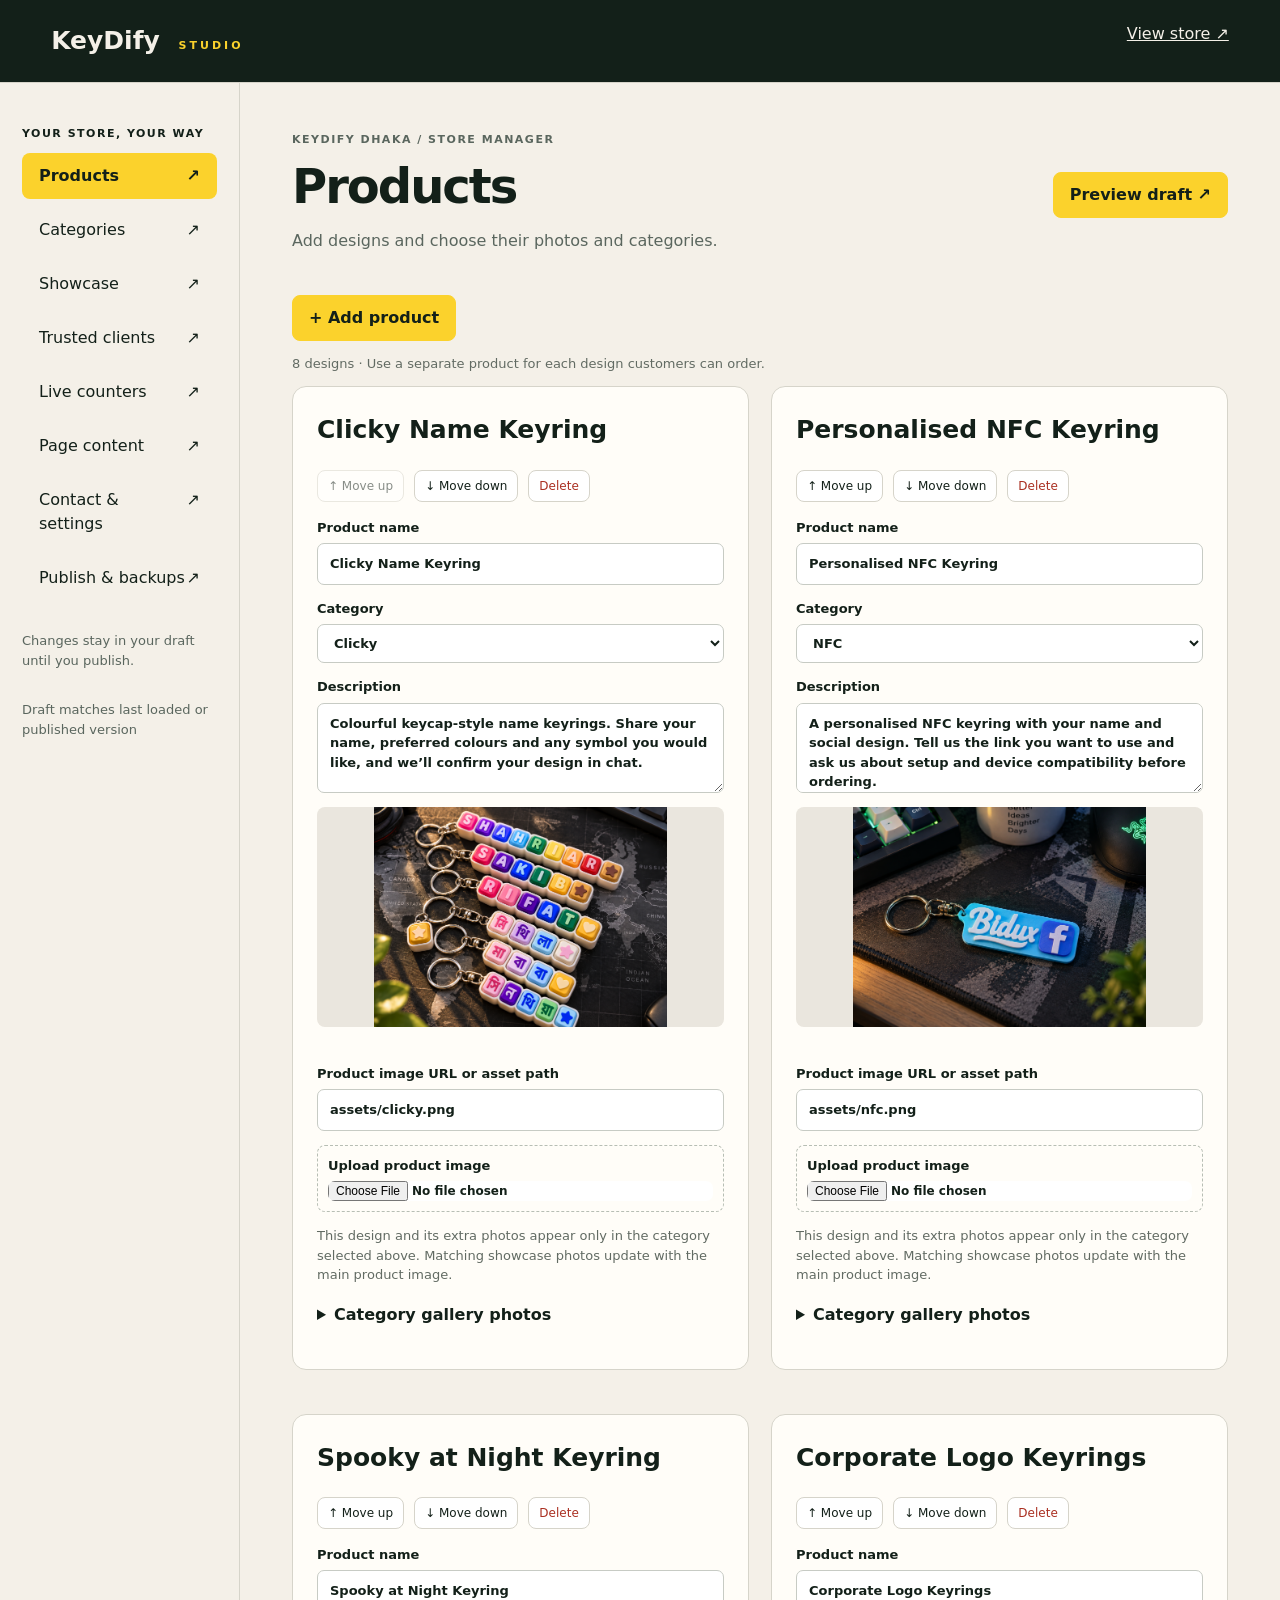
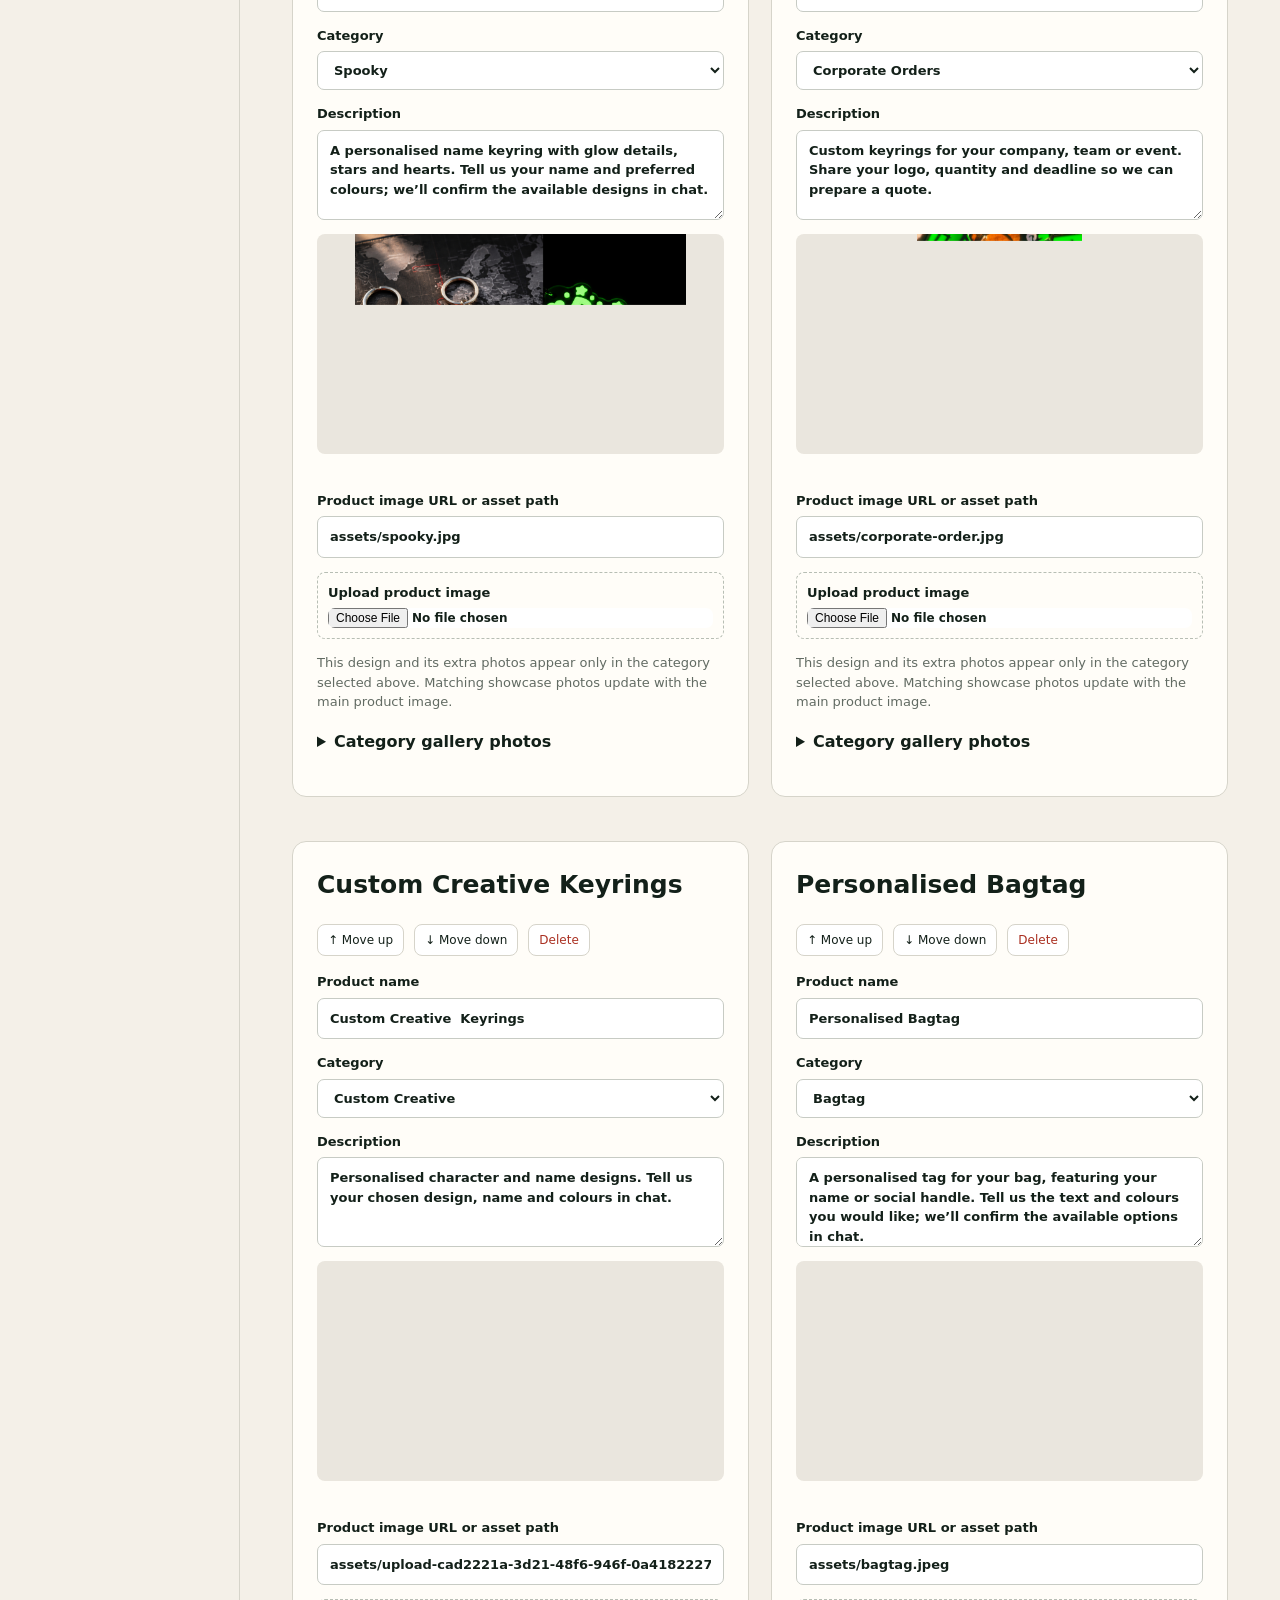
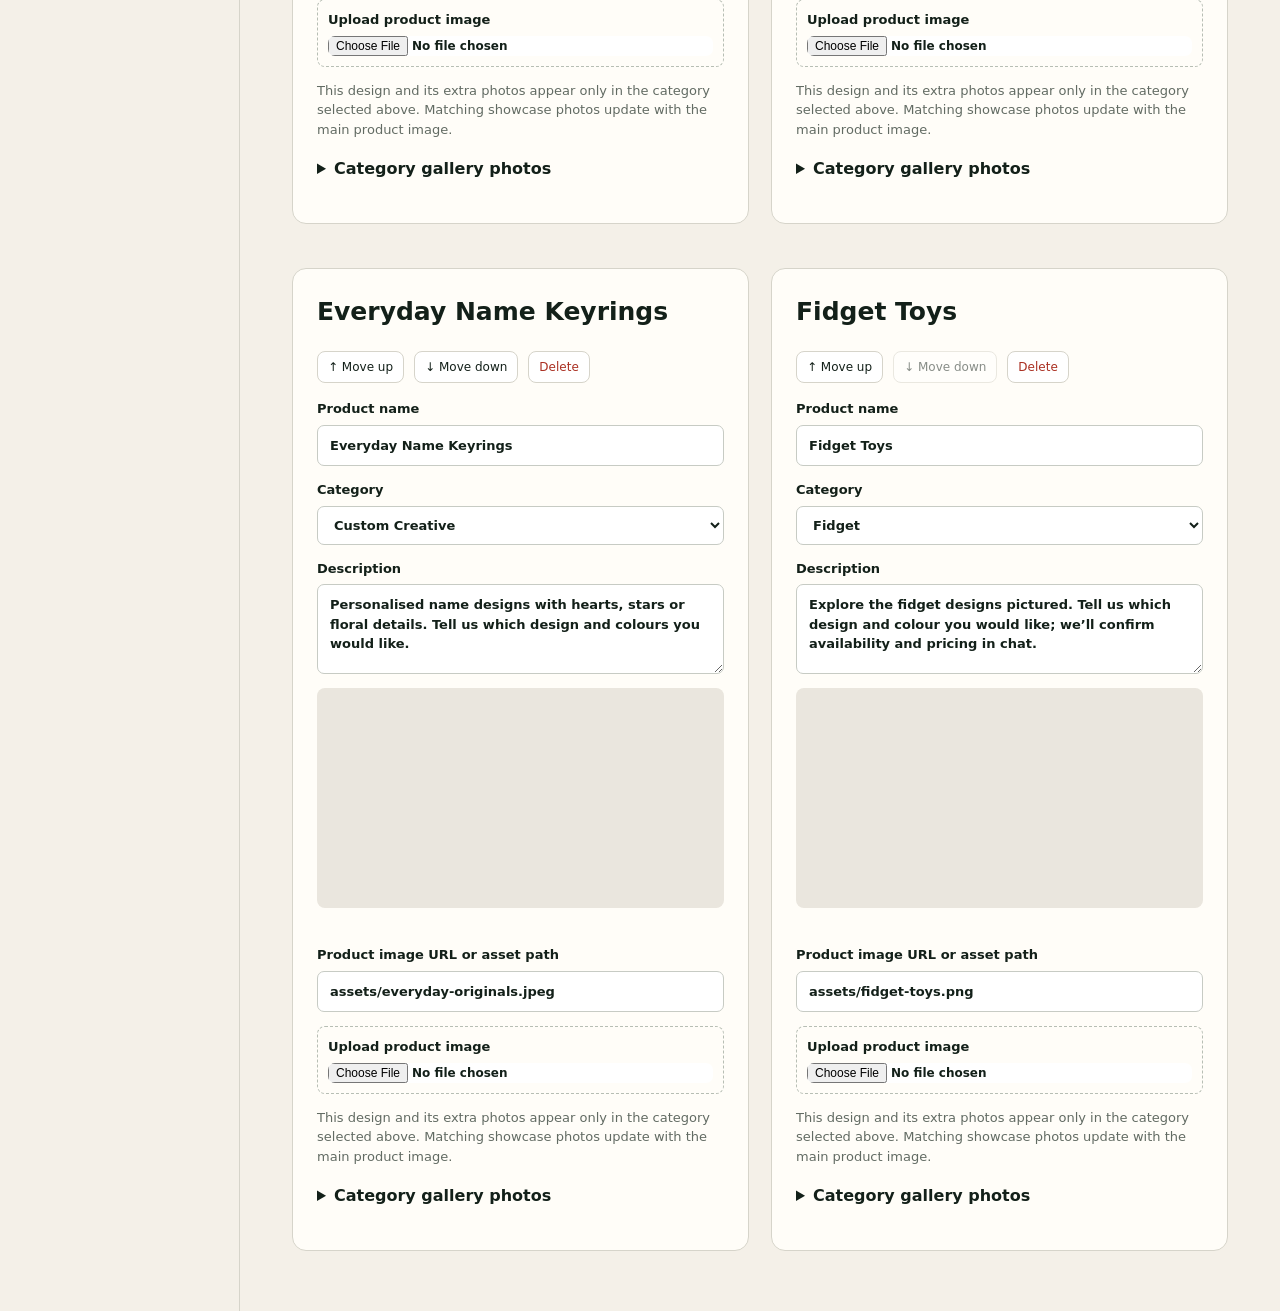
==== commit 51f40b8f: "Use KeyDify logo icon and move refund policy below trusted clients" ====
--- a/admin.html
+++ b/admin.html
@@ -1,4 +1,4 @@
-<!doctype html><html lang="en"><head><meta charset="utf-8"><meta name="viewport" content="width=device-width, initial-scale=1"><meta name="robots" content="noindex,nofollow"><meta http-equiv="Content-Security-Policy" content="default-src 'self'; script-src 'self'; style-src 'self'; img-src 'self' https: data: blob:; media-src 'self' https: blob:; connect-src 'self' https://api.github.com https://keydify.com; frame-src 'self'; object-src 'none'; base-uri 'self'; form-action 'none'"><title>KeyDify Studio — Store manager</title><link rel="stylesheet" href="admin.css"><script src="config.js?v=clients-gallery-20260925" defer></script><script src="studio-sync.js?v=20260919" defer></script><script src="admin.js?v=clients-gallery-20260925" defer></script><link rel="stylesheet" href="community.css?v=clients-gallery-20260925"><script src="community.js?v=clients-gallery-20260925" defer></script></head><body>
+<!doctype html><html lang="en"><head><meta charset="utf-8"><meta name="viewport" content="width=device-width, initial-scale=1"><meta name="robots" content="noindex,nofollow"><meta http-equiv="Content-Security-Policy" content="default-src 'self'; script-src 'self'; style-src 'self'; img-src 'self' https: data: blob:; media-src 'self' https: blob:; connect-src 'self' https://api.github.com https://keydify.com; frame-src 'self'; object-src 'none'; base-uri 'self'; form-action 'none'"><link rel="icon" href="keydify-icon.jpeg" type="image/jpeg"><title>KeyDify Studio — Store manager</title><link rel="stylesheet" href="admin.css"><script src="config.js?v=clients-gallery-20260925" defer></script><script src="studio-sync.js?v=20260919" defer></script><script src="admin.js?v=policy-20260925" defer></script><link rel="stylesheet" href="community.css?v=clients-gallery-20260925"><script src="community.js?v=clients-gallery-20260925" defer></script></head><body>
 <header><a class="brand" href="admin.html">KeyDify <span>STUDIO</span></a><a href="./" target="_blank" rel="noopener">View store ↗</a></header>
 <div class="layout"><aside><p class="eyebrow">YOUR STORE, YOUR WAY</p><nav aria-label="Store management"><button data-tab="products" class="active">Products <span>↗</span></button><button data-tab="categories">Categories <span>↗</span></button><button data-tab="slides">Showcase <span>↗</span></button><button data-tab="clients">Trusted clients <span>↗</span></button><button data-tab="analytics">Live counters <span>↗</span></button><button data-tab="content">Page content <span>↗</span></button><button data-tab="settings">Contact & settings <span>↗</span></button><button data-tab="publish">Publish & backups <span>↗</span></button></nav><p class="aside-note">Changes stay in your draft until you publish.</p><p id="save-state" role="status">Loading draft…</p></aside>
 <main><div class="heading"><div><p class="eyebrow">KEYDIFY DHAKA / STORE MANAGER</p><h1 id="page-title">Products</h1><p id="page-help">Manage every design in your collection.</p></div><button id="preview" class="primary">Preview draft ↗</button></div><p id="status" role="status"></p><div id="editor"></div></main></div>
